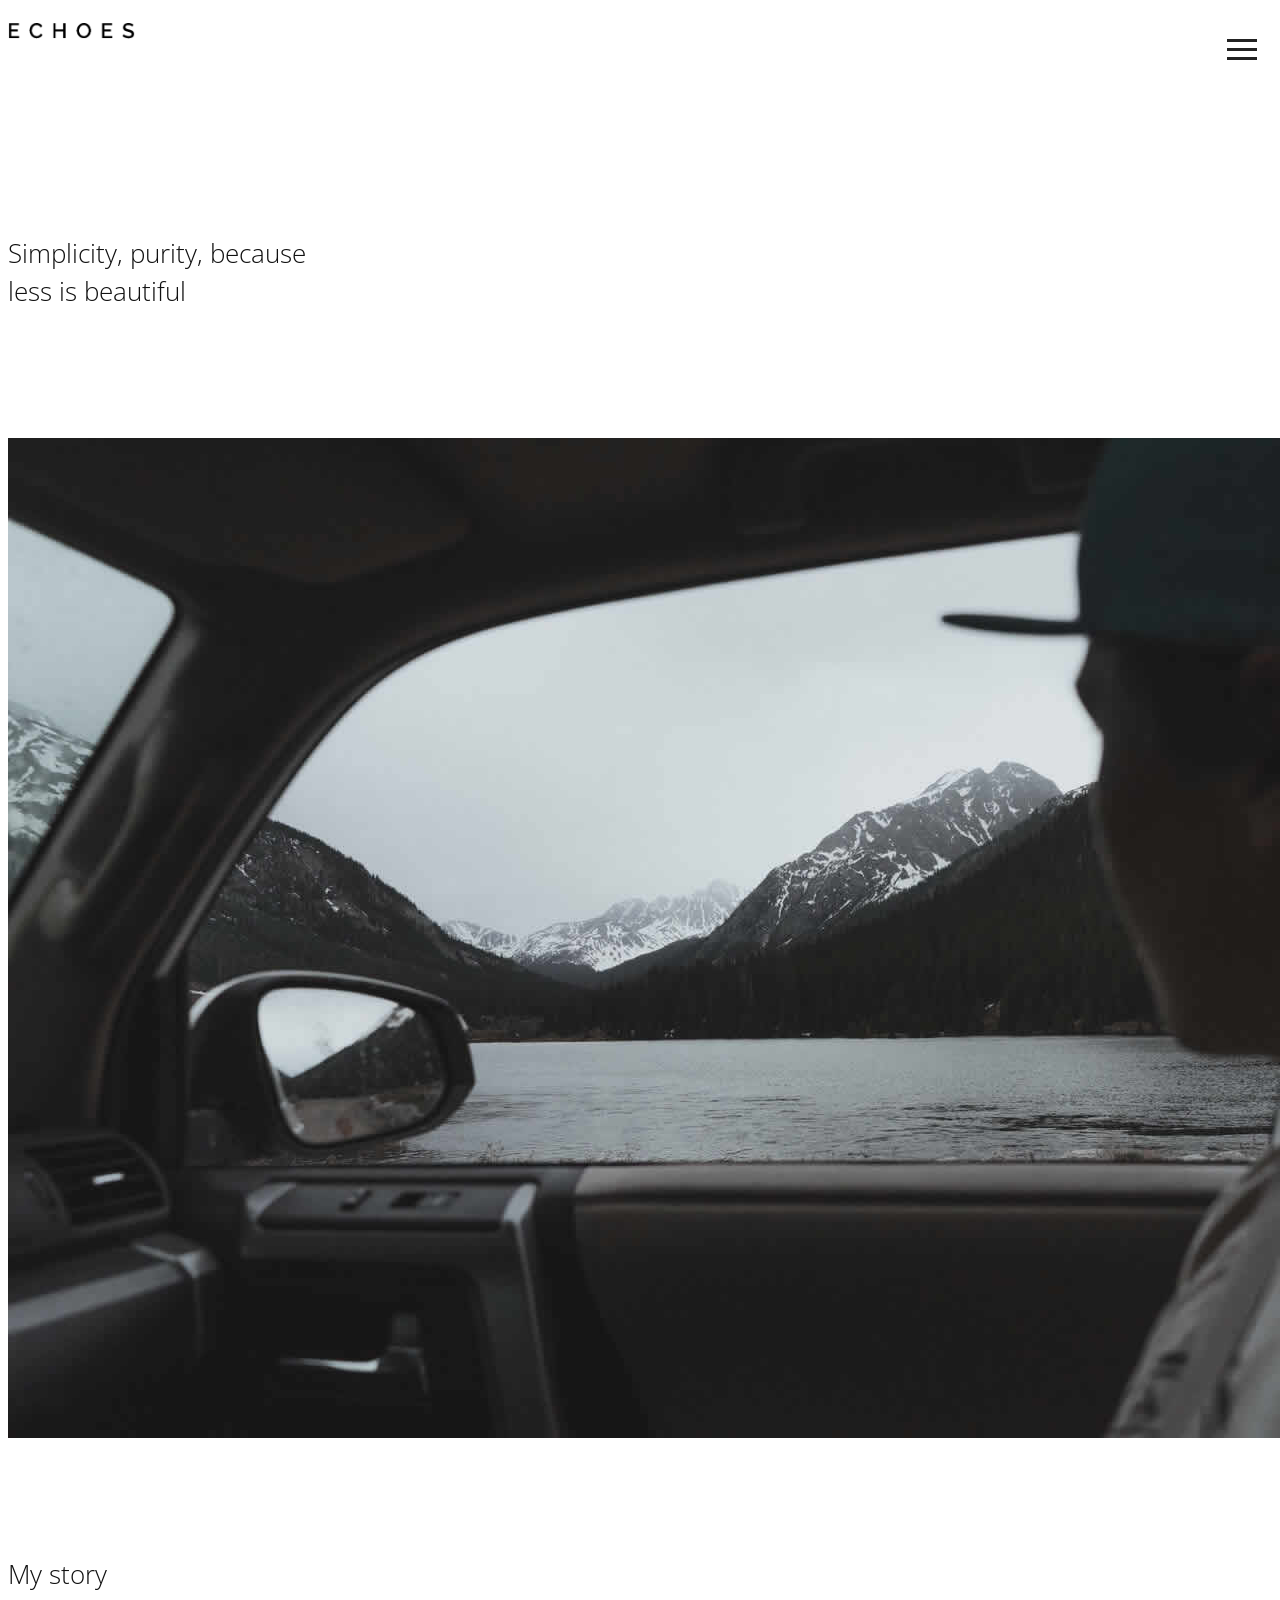
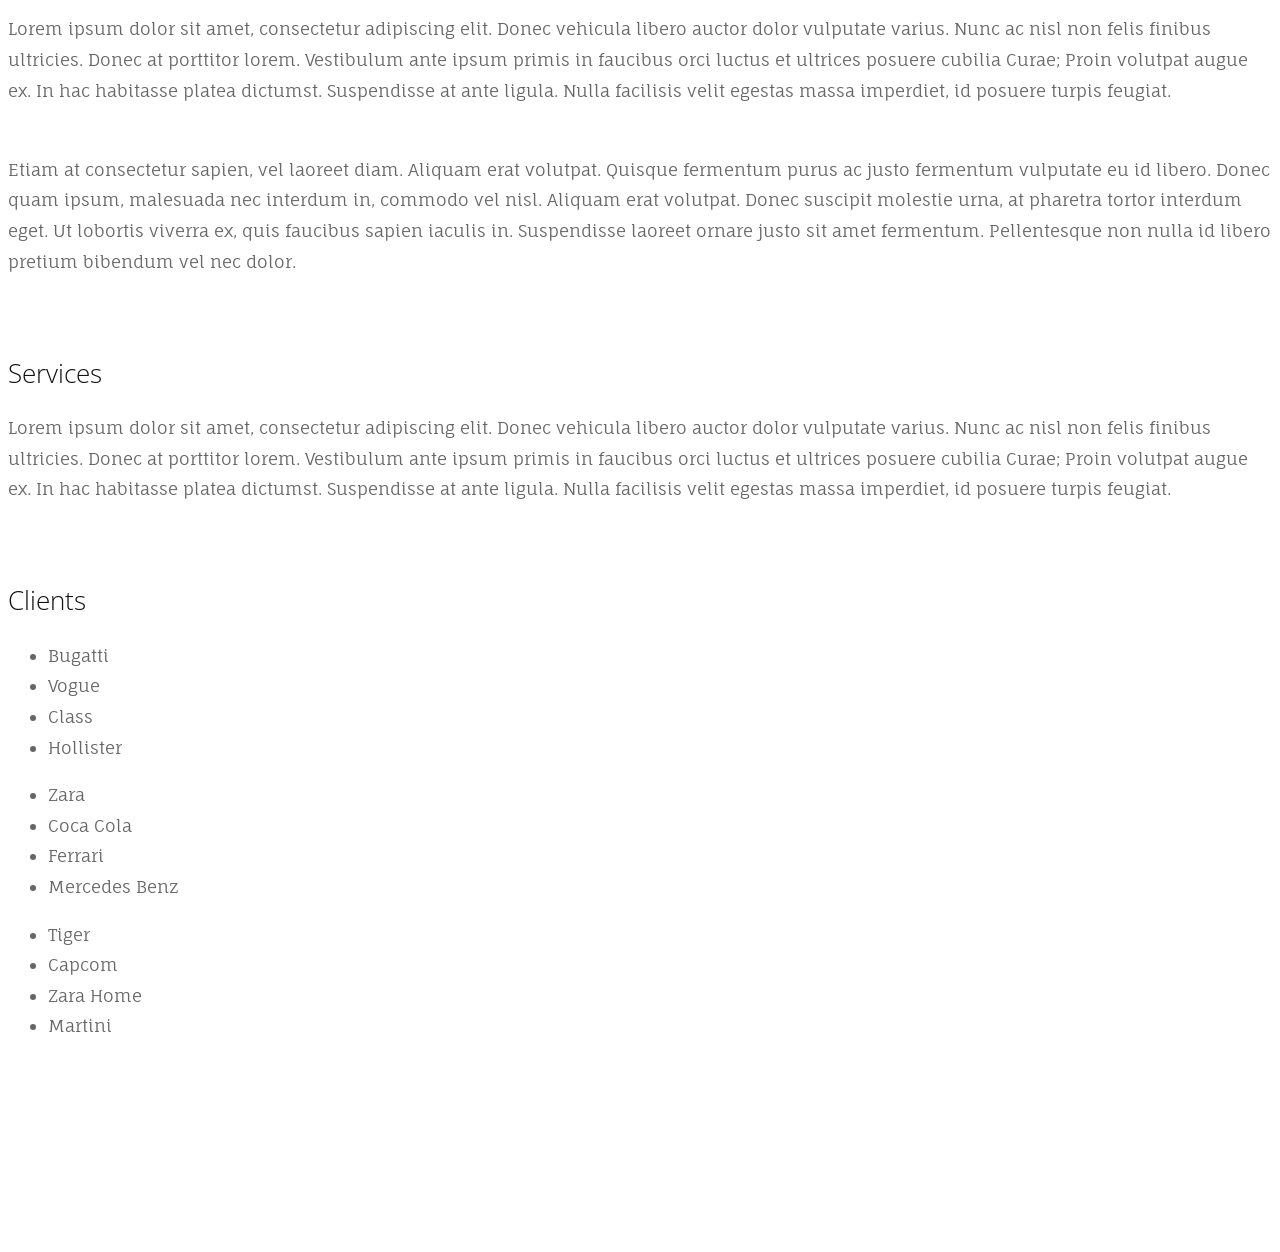
==== about.html @ 9b06ec52 "echoes_theme" ====
<!DOCTYPE html>
<html lang="en">
   <head>
      <meta charset="utf-8">
      <meta http-equiv="X-UA-Compatible" content="IE=edge">
      <meta name="viewport" content="width=device-width, initial-scale=1">
      <meta name="description" content="">
      <meta name="author" content="">
      <title>Echoes - Free HTML Bootstrap Template</title>
      <!-- Css -->
      <link href="css/bootstrap.css" rel="stylesheet">
      <link href="css/style.css" rel="stylesheet">
   </head>
   <body>
      <nav class="navbar navbar-default color-fill navbar-fixed-top">
         <div class="col-md-12">
            <div class="nav">
               <button class="btn-nav">
               <span class="icon-bar top"></span>
               <span class="icon-bar middle"></span>
               <span class="icon-bar bottom"></span>
               </button>
            </div>
            <a class="navbar-brand" href="index.html">
            <img class="logo" src="img/logo.png" alt="logo">
            </a>
            <div class="nav-content hideNav hidden">
               <ul class="nav-list vcenter">
                  <li class="nav-item"><a class="item-anchor" href="index.html">Home</a></li>
                  <li class="nav-item"><a class="item-anchor" href="about.html">About Me</a></li>
                  <li class="nav-item"><a class="item-anchor" href="portfolio.html">Portfolio</a></li>
                  <li class="nav-item"><a class="item-anchor" href="contact.html">Contact</a></li>
               </ul>
            </div>
         </div>
      </nav>
      <section id="about">
         <div class="container">
            <div class="row">
               <div class="col-md-12">
                  <h1>
                     Simplicity, purity, because
                     <br>
                     less is beautiful
                  </h1>
                  <br>
                  <img class="img-responsive margin-top-45" src="img/4.jpg" alt="me">
               </div>
            </div>
            <br>
            <div class="row margin-top-45">
               <div class="col-md-3">
                  <h2>My story</h2>
               </div>
               <div class="col-md-9">
                  <p>
                     Lorem ipsum dolor sit amet, consectetur adipiscing elit. Donec vehicula libero auctor dolor vulputate varius. Nunc ac nisl non felis finibus ultricies. Donec at porttitor lorem. Vestibulum ante ipsum primis in faucibus orci luctus et ultrices posuere cubilia Curae; Proin volutpat augue ex. In hac habitasse platea dictumst. Suspendisse at ante ligula. Nulla facilisis velit egestas massa imperdiet, id posuere turpis feugiat.
                  </p>
                  <br>
                  <p>  
                     Etiam at consectetur sapien, vel laoreet diam. Aliquam erat volutpat. Quisque fermentum purus ac justo fermentum vulputate eu id libero. Donec quam ipsum, malesuada nec interdum in, commodo vel nisl. Aliquam erat volutpat. Donec suscipit molestie urna, at pharetra tortor interdum eget. Ut lobortis viverra ex, quis faucibus sapien iaculis in. Suspendisse laoreet ornare justo sit amet fermentum. Pellentesque non nulla id libero pretium bibendum vel nec dolor. 
                  </p>
               </div>
            </div>
            <div class="row margin-top-45">
               <div class="col-md-3">
                  <h2>Services</h2>
               </div>
               <div class="col-md-9">
                  <p>
                     Lorem ipsum dolor sit amet, consectetur adipiscing elit. Donec vehicula libero auctor dolor vulputate varius. Nunc ac nisl non felis finibus ultricies. Donec at porttitor lorem. Vestibulum ante ipsum primis in faucibus orci luctus et ultrices posuere cubilia Curae; Proin volutpat augue ex. In hac habitasse platea dictumst. Suspendisse at ante ligula. Nulla facilisis velit egestas massa imperdiet, id posuere turpis feugiat.
                  </p>
               </div>
            </div>
            <div class="row margin-top-45">
               <div class="col-md-3">
                  <h2>Clients</h2>
               </div>
               <div class="col-md-9">
                  <div class="row">
                     <div class="col-md-4">
                        <ul class="list-unstyled">
                           <li>Bugatti</li>
                           <li>Vogue</li>
                           <li>Class</li>
                           <li>Hollister</li>
                        </ul>
                     </div>
                     <div class="col-md-4">
                        <ul class="list-unstyled">
                           <li>Zara</li>
                           <li>Coca Cola</li>
                           <li>Ferrari</li>
                           <li>Mercedes Benz</li>
                        </ul>
                     </div>
                     <div class="col-md-4">
                        <ul class="list-unstyled">
                           <li>Tiger</li>
                           <li>Capcom</li>
                           <li>Zara Home</li>
                           <li>Martini</li>
                        </ul>
                     </div>
                  </div>
               </div>
            </div>
         </div>
      </section>
      <!-- script -->
      <script src="js/jquery.js"></script>
      <script src="js/bootstrap.min.js"></script>
      <script src="js/modernizr.js"></script>
      <script src="js/script.js"></script>
   </body>
</html>
---- css/style.css ----
@import url(https://fonts.googleapis.com/css?family=Open+Sans:400,300);
@import 'https://fonts.googleapis.com/css?family=Fauna+One';

/*---------- Global Style ----------*/

body {
    color: #222;
    font-family: 'Fauna One', serif;
    font-size: 17px;
    line-height: 1.8!important;
}
html {
    overflow-x: hidden;
}
h1,
h2,
h3,
h4,
h5,
h6 {
    font-family: 'Open Sans', sans-serif;
    font-weight: 200;
    color: #111;
    line-height: 1.5em;
    margin-top: 0;
}
p {
    font-family: 'Fauna One', serif;
    font-weight: 300;
    margin-top: 1px;
}
p,
ul,
li {
    color: #666;
}
section {
    padding-top: 185px;
    padding-bottom: 185px;
}
.no-gutter {
    padding-right: 0;
    padding-left: 0;
}
a,
a:link {
    color: #666;
}
a:hover,
a:focus,
a:visited {
    color: #666;
    text-decoration: none;
}
.vcenter {
    position: relative;
    top: 50%;
    transform: translateY(-50%);
    -webkit-transform: translateY(-50%);
    -ms-transform: translateY(-50%);
}
.fill {
    height: 100vh;
}
.margin-top-05 {
    margin-top: 0.5em;
}
.margin-top-10 {
    margin-top: 1.0em;
}
.margin-top-15 {
    margin-top: 1.5em;
}
.margin-top-20 {
    margin-top: 2.0em;
}
.margin-top-25 {
    margin-top: 2.5em;
}
.margin-top-30 {
    margin-top: 3.0em;
}
.margin-top-35 {
    margin-top: 3.5em;
}
.margin-top-40 {
    margin-top: 4.0em;
}
.margin-top-45 {
    margin-top: 4.5em;
}

/*---------- Navbar ----------*/

.nav {
    position: relative;
    width: auto;
    display: inline-block;
    border: none;
    float: right;
    z-index: 99999;
}
.navbar-fixed-top {
    padding-top: 10px;
}
.navbar-brand {
    padding-top: 25px;
}
.navbar-brand > img {
    max-width: 127px;
    z-index: 9999;
}
@media (max-width: 768px) {
    .navbar-brand {
        padding-left: 0px;
    }
}
.navbar-default {
    background-color: transparent;
    border-color: transparent;
}
.navbar-default.color-fill {
    background-color: #fff;
    border-color: transparent;
}
.btn-nav {
    background: transparent;
    border: none;
    padding: 15px;
    -webkit-transition: all .5s ease;
    -moz-transition: all .5s ease;
    -ms-transition: all .5s ease;
    -o-transition: all .5s ease;
    transition: all .5s ease;
    cursor: pointer;
    z-index: 99999;
}
@media (max-width: 768px) {
    .btn-nav {
        padding: 15px 0;
    }
}
.btn-nav:focus {
    outline: 0;
}
.icon-bar {
    display: block;
    margin: 6px 0;
    width: 30px;
    height: 3px;
    background-color: #222;
}
.icon-bar.inverted {
    background-color: #fff;
}
@media (max-width: 992px) {
    .icon-bar.inverted {
        background-color: #222;
    }
}
.opaque {
    background-color: #fff!important;
}
.btn-nav:hover .icon-bar {
    -webkit-transition: all 1s ease;
    -moz-transition: all 1s ease;
    -ms-transition: all 1s ease;
    -o-transition: all 1s ease;
    transition: all 1s ease;
    background-color: #555;
}
.nav-content {
    position: fixed;
    top: -100%;
    bottom: 0;
    left: 0;
    right: 0;
    background-color: rgba(255, 255, 255, 1);
    display: block;
    height: 100%;
    z-index: 9;
}
.nav-list {
    list-style: none;
    padding: 0;
    position: relative;
}
.item-anchor {
    color: #fff;
    font-size: 30px;
    font-weight: 100;
    position: relative;
    text-decoration: none;
    padding: 10px;
}
.item-anchor:hover,
.item-anchor:focus {
    color: #ffffff;
    -webkit-transition: all 1s ease;
    -moz-transition: all 1s ease;
    -ms-transition: all 1s ease;
    -o-transition: all 1s ease;
    transition: all 1s ease;
}
.item-anchor:hover:after,
.item-anchor:focus:after {
    width: 100%;
    background: #f7f7f7;
    -webkit-transition: all 1s ease;
    -moz-transition: all 1s ease;
    -ms-transition: all 1s ease;
    -o-transition: all 1s ease;
    transition: all 1s ease;
}
.nav-item {
    font-family: 'Open Sans', sans-serif;
    margin: 10px auto;
    text-align: center;
    color: #222;
}
.nav-item a:link,
.nav-item a:hover,
.nav-item a:focus {
    color: #222;
}
.nav-item a:hover,
.nav-item a:focus {
    border-bottom: 2px solid #222;
}
.animated {
    display: block;
    margin: 0 auto;
}
.animated:hover .icon-bar,
.animated:focus .icon-bar {
    background-color: #fff;
}
.animated:focus {
    cursor: pointer;
    z-index: 9999;
}
.middle {
    margin: 0 auto;
}
.icon-bar {
    -webkit-transition: all .7s ease;
    -moz-transition: all .7s ease;
    -ms-transition: all .7s ease;
    -o-transition: all .7s ease;
    transition: all .7s ease;
    z-index: 999999;
}
.animated .icon-bar {
    z-index: 999999;
    background-color: #222!important;
}
.animated .top {
    -webkit-transform: translateY(7px) rotateZ(45deg);
    -moz-transform: translateY(7px) rotateZ(45deg);
    -ms-transform: translateY(7px) rotateZ(45deg);
    -o-transform: translateY(7px) rotateZ(45deg);
    transform: translateY(7px) rotateZ(45deg);
}
.animated .bottom {
    -webkit-transform: translateY(-11px) rotateZ(-45deg);
    -moz-transform: translateY(-11px) rotateZ(-45deg);
    -ms-transform: translateY(-11px) rotateZ(-45deg);
    -o-transform: translateY(-11px) rotateZ(-45deg);
    transform: translateY(-11px) rotateZ(-45deg);
}
.animated .middle {
    width: 0;
}
@keyframes showNav {
    from {
        top: -100%;
    }
    to {
        top: 0;
    }
}
@-webkit-keyframes showNav {
    from {
        top: -100%;
    }
    to {
        top: 0;
    }
}
@-moz-keyframes showNav {
    from {
        top: -100%;
    }
    to {
        top: 0;
    }
}
@-o-keyframes showNav {
    from {
        top: -100%;
    }
    to {
        top: 0;
    }
}
.showNav {
    -webkit-animation: showNav 1s ease forwards;
    -moz-animation: showNav 1s ease forwards;
    -o-animation: showNav 1s ease forwards;
    animation: showNav 1s ease forwards;
}
@keyframes hideNav {
    from {
        top: 0;
    }
    to {
        top: -100%;
    }
}
@-webkit-keyframes hideNav {
    from {
        top: 0;
    }
    to {
        top: -100%;
    }
}
@-moz-keyframes hideNav {
    from {
        top: 0;
    }
    to {
        top: -100%;
    }
}
@-o-keyframes hideNav {
    from {
        top: 0;
    }
    to {
        top: -100%;
    }
}
.hideNav {
    -webkit-animation: hideNav 1s ease forwards;
    -moz-animation: hideNav 1s ease forwards;
    -o-animation: hideNav 1s ease forwards;
    animation: hideNav 1s ease forwards;
}
.hidden {
    display: none;
}

/*---------- Menu Icon Animation ----------*/

.navbar-toggle * {
    -ms-transition: all 0.4s ease;
    -webkit-transition: all 0.4s ease;
    -moz-transition: all 0.4s ease;
    -o-transition: all 0.4s ease;
    transition: all 0.4s ease;
}
.navbar-toggle {
    border: medium none;
    border-radius: 0;
    color: #fff;
    cursor: pointer;
    height: 50px;
    padding: 16px;
    width: 50px;
    float: right;
    margin-top: 0px;
    margin-bottom: 0px;
}
.navbar-default .navbar-toggle:hover,
.navbar-default .navbar-toggle:focus {
    background-color: #fff;
}
.navbar-default .navbar-toggle,
.navbar-default .navbar-collapse,
.navbar-default .navbar-form {
    border-color: #fff;
}
.navbar-toggle span {
    width: 25px;
    height: 3px;
    margin-bottom: 5px;
    background-color: #222;
    display: block;
}
.navbar-toggle span.bar1 {
    -ms-transform: rotate(45deg);
    -webkit-transform: rotate(45deg);
    -moz-transform: rotate(45deg);
    -o-transform: rotate(45deg);
    transform: rotate(45deg);
    -ms-transform-origin: 1px 3px;
    -webkit-transform-origin: 1px 3px;
    -moz-transform-origin: 1px 3px;
    -o-transform-origin: 1px 3px;
    transform-origin: 1px 3px;
    width: 31px;
}
.navbar-toggle span.bar2 {
    -ms-transform: rotate(-360deg) scale(0);
    -webkit-transform: rotate(-360deg) scale(0);
    -moz-transform: rotate(-360deg) scale(0);
    -o-transform: rotate(-360deg) scale(0);
    transform: rotate(-360deg) scale(0);
}
.navbar-toggle span.bar3 {
    -ms-transform: rotate(-45deg);
    -webkit-transform: rotate(-45deg);
    transform: rotate(-45deg);
    -ms-transform-origin: 8px 2px;
    -webkit-transform-origin: 8px 2px;
    transform-origin: 8px 2px;
    width: 31px;
}
.navbar-toggle.collapsed span.bar1,
.navbar-toggle.collapsed span.bar2,
.navbar-toggle.collapsed span.bar3,
.navbar-toggle.collapsed span.bar4 {
    -ms-transform: none;
    -webkit-transform: none;
    transform: none;
    width: 30px;
}

/*---------- Header ----------*/

#header {
    height: 50%;
    margin: 0 auto;
    position: relative;
    color: #fff;
    text-align: center;
    background-size: cover;
}
#headslide {
    position: relative;
}
#headslide .img-responsive,
#headslide .thumbnail > img,
#headslide .thumbnail a > img,
#headslide .carousel-inner > .item > img,
#headslide .carousel-inner > .item > a > img {
    height: 100vh;
    max-width: none;
    object-fit: cover;
    width: 100%;
}
#header h1,
#header p {
    color: #fff;
}
#header h1 {
    font-size: 3.5em;
}
#header p {
    font-size: 1.5em;
}

/*---------- Portfolio ----------*/

#portfolio {
    padding-top: 185px;
}
.background-image-holder {
    background-attachment: scroll;
    background-clip: border-box;
    background-origin: padding-box;
    background-position: 50% 50% !important;
    background-repeat: repeat;
    background-size: cover !important;
    height: 100%;
    left: 0;
    top: 0;
    transition: all 0.3s ease 0s;
    width: 100%;
    z-index: 1;
}
.background-image {
    height: 100%;
    width: 100%;
    object-fit: cover;
}
.square-thumbs li {
    height: 285px;
}
.lightbox-grid li {
    padding: 8px;
    float: left;
    opacity: 1;
    transition: all 0.3s ease 0s;
}
@media (max-width: 992px) {
    .lightbox-grid li  {
        padding: 8px 0;
    }
}
.lightbox-grid,
.lightbox-grid ul,
.lightbox-grid li {
    overflow: hidden;
    position: relative;
}
.portfolio-sorting {
    padding-left: 15px;
    font-family: 'Open Sans', sans-serif;
}
.portfolio-sorting li a:hover,
.portfolio-sorting li a.active {
    border-bottom: 2px solid #222;
}
.portfolio-item {
    margin-bottom: 30px;
}
.item {
    height: 100vh;
}
.item img {
    width: 100%;
    height: 100vh!important;
    object-fit: cover;
}
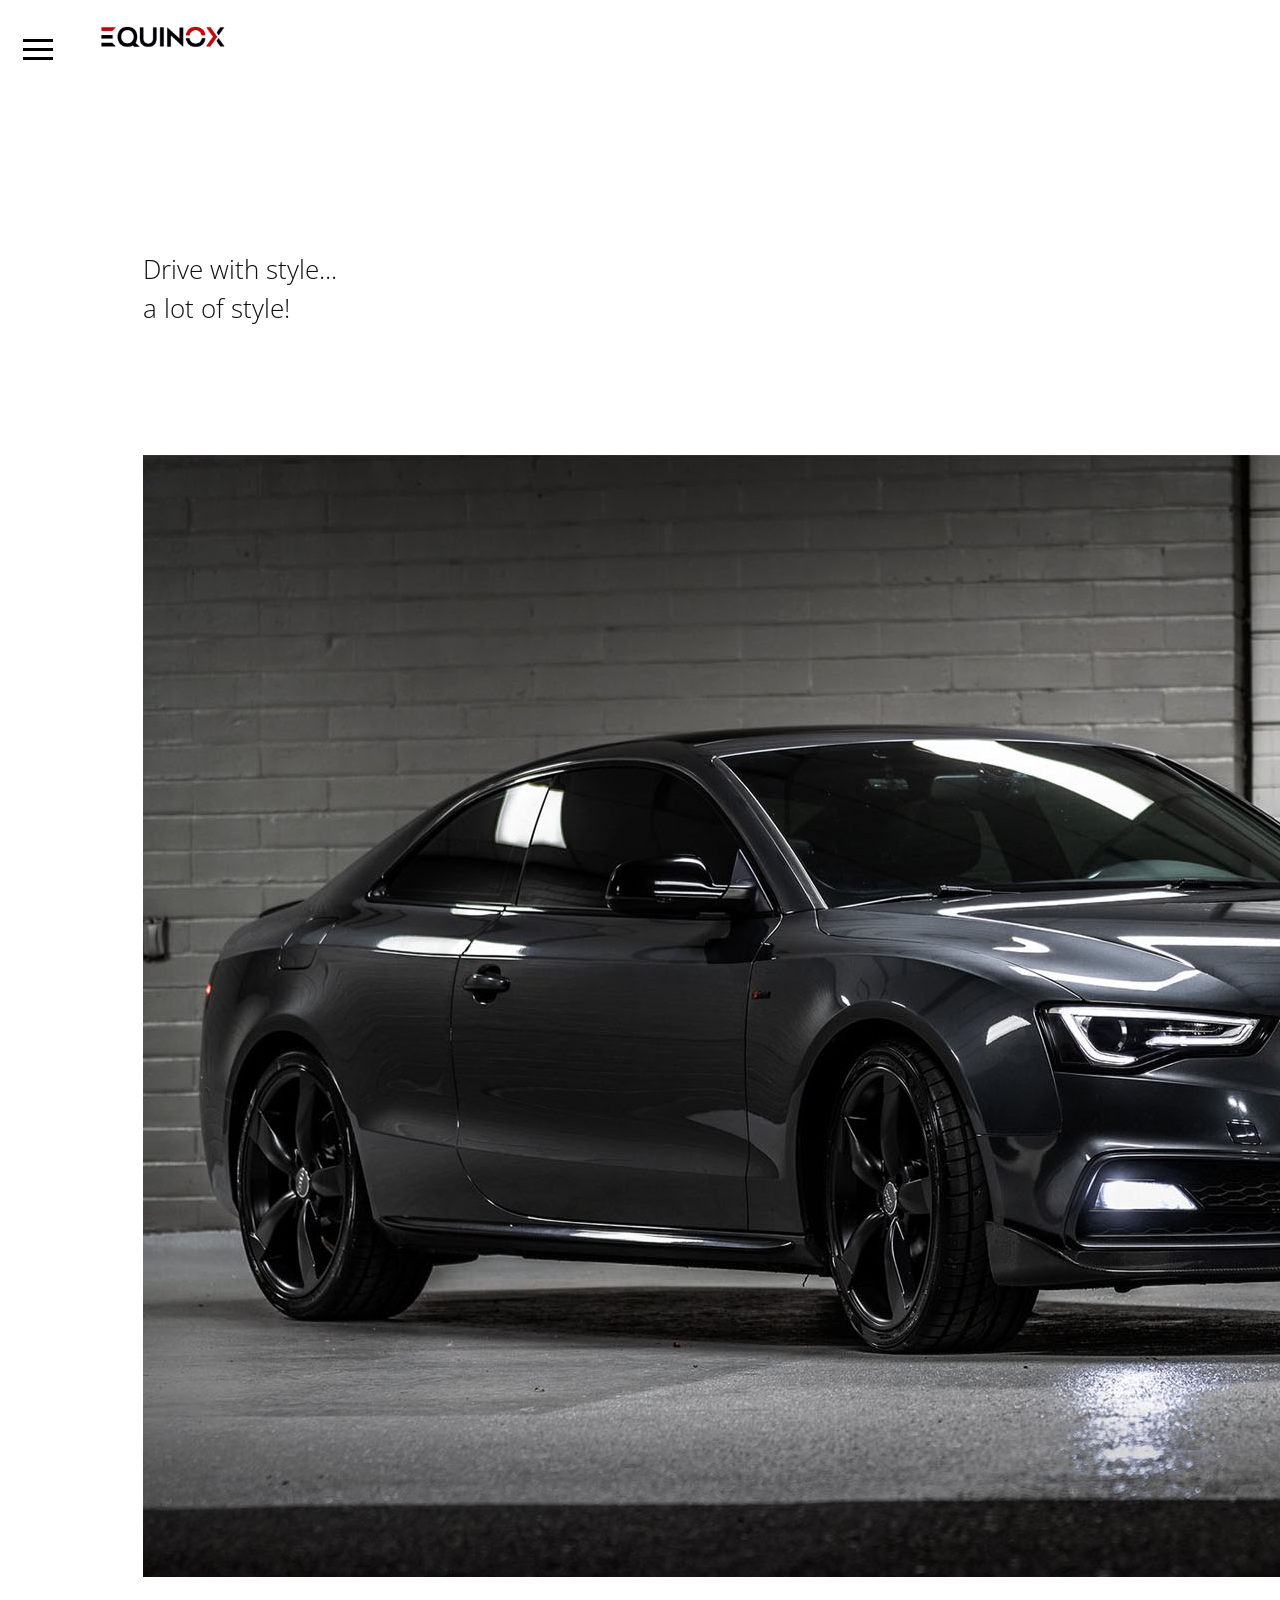
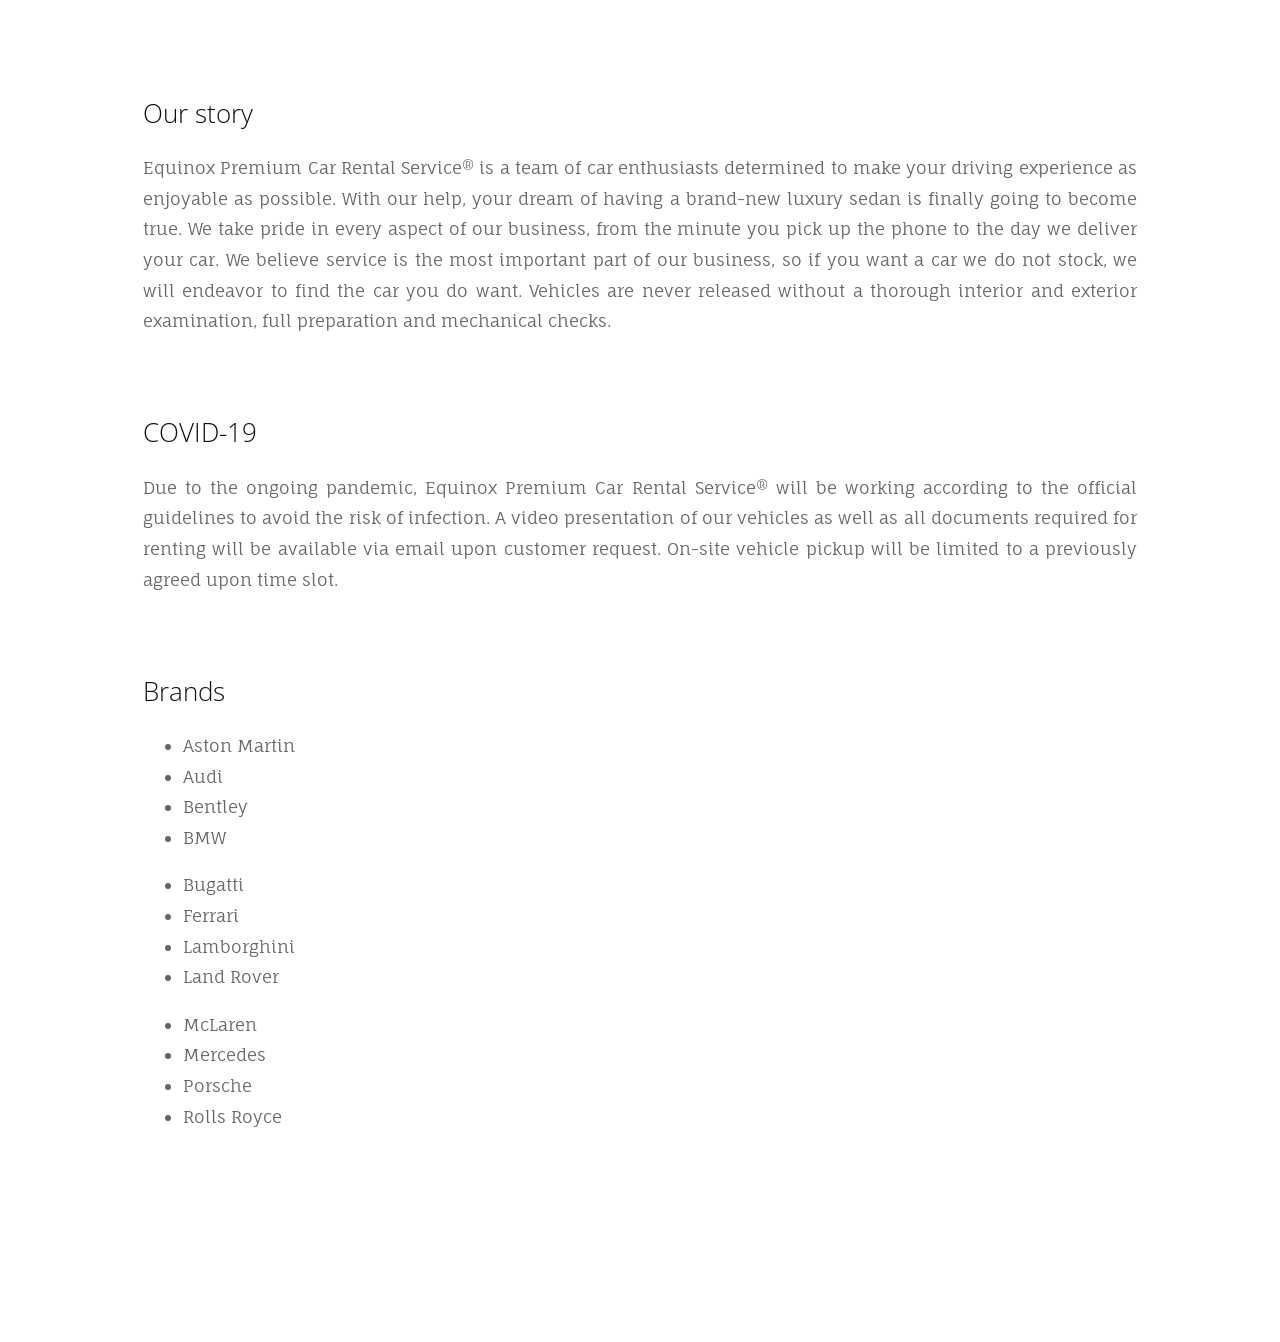
==== commit 9a28fc9c: "final" ====
--- a/about.html
+++ b/about.html
@@ -27,7 +27,7 @@
             <div class="nav-content hideNav hidden">
                <ul class="nav-list vcenter">
                   <li class="nav-item"><a class="item-anchor" href="index.html">Home</a></li>
-                  <li class="nav-item"><a class="item-anchor" href="about.html">About Me</a></li>
+                  <li class="nav-item"><a class="item-anchor" href="about.html">About Us</a></li>
                   <li class="nav-item"><a class="item-anchor" href="portfolio.html">Portfolio</a></li>
                   <li class="nav-item"><a class="item-anchor" href="contact.html">Contact</a></li>
                </ul>
@@ -39,9 +39,7 @@
             <div class="row">
                <div class="col-md-12">
                   <h1>
-                     Simplicity, purity, because
-                     <br>
-                     less is beautiful
+                     Drive with style... <br> a lot of style!
                   </h1>
                   <br>
                   <img class="img-responsive margin-top-45" src="img/4.jpg" alt="me">
@@ -50,56 +48,52 @@
             <br>
             <div class="row margin-top-45">
                <div class="col-md-3">
-                  <h2>My story</h2>
+                  <h2>Our story</h2>
                </div>
                <div class="col-md-9">
                   <p>
-                     Lorem ipsum dolor sit amet, consectetur adipiscing elit. Donec vehicula libero auctor dolor vulputate varius. Nunc ac nisl non felis finibus ultricies. Donec at porttitor lorem. Vestibulum ante ipsum primis in faucibus orci luctus et ultrices posuere cubilia Curae; Proin volutpat augue ex. In hac habitasse platea dictumst. Suspendisse at ante ligula. Nulla facilisis velit egestas massa imperdiet, id posuere turpis feugiat.
-                  </p>
-                  <br>
-                  <p>  
-                     Etiam at consectetur sapien, vel laoreet diam. Aliquam erat volutpat. Quisque fermentum purus ac justo fermentum vulputate eu id libero. Donec quam ipsum, malesuada nec interdum in, commodo vel nisl. Aliquam erat volutpat. Donec suscipit molestie urna, at pharetra tortor interdum eget. Ut lobortis viverra ex, quis faucibus sapien iaculis in. Suspendisse laoreet ornare justo sit amet fermentum. Pellentesque non nulla id libero pretium bibendum vel nec dolor. 
+                     Equinox Premium Car Rental Service&reg; is a team of car enthusiasts determined to make your driving experience as enjoyable as possible. With our help, your dream of having a brand-new luxury sedan is finally going to become true. We take pride in every aspect of our business, from the minute you pick up the phone to the day we deliver your car. We believe service is the most important part of our business, so if you want a car we do not stock, we will endeavor to find the car you do want. Vehicles are never released without a thorough interior and exterior examination, full preparation and mechanical checks.
                   </p>
                </div>
             </div>
             <div class="row margin-top-45">
                <div class="col-md-3">
-                  <h2>Services</h2>
+                  <h2>COVID-19</h2>
                </div>
                <div class="col-md-9">
                   <p>
-                     Lorem ipsum dolor sit amet, consectetur adipiscing elit. Donec vehicula libero auctor dolor vulputate varius. Nunc ac nisl non felis finibus ultricies. Donec at porttitor lorem. Vestibulum ante ipsum primis in faucibus orci luctus et ultrices posuere cubilia Curae; Proin volutpat augue ex. In hac habitasse platea dictumst. Suspendisse at ante ligula. Nulla facilisis velit egestas massa imperdiet, id posuere turpis feugiat.
+                     Due to the ongoing pandemic, Equinox Premium Car Rental Service&reg; will be working according to the official guidelines to avoid the risk of infection. A video presentation of our vehicles as well as all documents required for renting will be available via email upon customer request. On-site vehicle pickup will be limited to a previously agreed upon time slot.
                   </p>
                </div>
             </div>
             <div class="row margin-top-45">
                <div class="col-md-3">
-                  <h2>Clients</h2>
+                  <h2>Brands</h2>
                </div>
                <div class="col-md-9">
                   <div class="row">
                      <div class="col-md-4">
                         <ul class="list-unstyled">
-                           <li>Bugatti</li>
-                           <li>Vogue</li>
-                           <li>Class</li>
-                           <li>Hollister</li>
+                           <li>Aston Martin</li>
+                           <li>Audi</li>
+                           <li>Bentley</li>
+                           <li>BMW</li>
                         </ul>
                      </div>
                      <div class="col-md-4">
                         <ul class="list-unstyled">
-                           <li>Zara</li>
-                           <li>Coca Cola</li>
+                           <li>Bugatti</li>
                            <li>Ferrari</li>
-                           <li>Mercedes Benz</li>
+                           <li>Lamborghini</li>
+                           <li>Land Rover</li>
                         </ul>
                      </div>
                      <div class="col-md-4">
                         <ul class="list-unstyled">
-                           <li>Tiger</li>
-                           <li>Capcom</li>
-                           <li>Zara Home</li>
-                           <li>Martini</li>
+                           <li>McLaren</li>
+                           <li>Mercedes</li>
+                           <li>Porsche</li>
+                           <li>Rolls Royce</li>
                         </ul>
                      </div>
                   </div>
--- a/css/style.css
+++ b/css/style.css
@@ -38,6 +38,9 @@
     padding-top: 185px;
     padding-bottom: 185px;
 }
+.container{
+    padding: 0px 135px;
+}
 .no-gutter {
     padding-right: 0;
     padding-left: 0;
@@ -54,7 +57,7 @@
 }
 .vcenter {
     position: relative;
-    top: 50%;
+    top: 40%;
     transform: translateY(-50%);
     -webkit-transform: translateY(-50%);
     -ms-transform: translateY(-50%);
@@ -91,28 +94,28 @@
 }
 
 /*---------- Navbar ----------*/
-
 .nav {
     position: relative;
     width: auto;
     display: inline-block;
     border: none;
-    float: right;
-    z-index: 99999;
+    float: left;
+    z-index: 9999;
+    margin-right: 20px;
 }
 .navbar-fixed-top {
     padding-top: 10px;
 }
 .navbar-brand {
-    padding-top: 25px;
+    padding-top: 13px;
 }
 .navbar-brand > img {
-    max-width: 127px;
+    max-width: 150px;
     z-index: 9999;
 }
 @media (max-width: 768px) {
     .navbar-brand {
-        padding-left: 0px;
+        padding-left: 0;
     }
 }
 .navbar-default {
@@ -133,7 +136,7 @@
     -o-transition: all .5s ease;
     transition: all .5s ease;
     cursor: pointer;
-    z-index: 99999;
+    z-index: 9999;
 }
 @media (max-width: 768px) {
     .btn-nav {
@@ -150,8 +153,8 @@
     height: 3px;
     background-color: #222;
 }
-.icon-bar.inverted {
-    background-color: #fff;
+.icon-bar{
+    background-color: #000;
 }
 @media (max-width: 992px) {
     .icon-bar.inverted {
@@ -170,15 +173,18 @@
     background-color: #555;
 }
 .nav-content {
+    min-width:130px;
+    width:15%;
+    float:right;
     position: fixed;
     top: -100%;
     bottom: 0;
     left: 0;
     right: 0;
-    background-color: rgba(255, 255, 255, 1);
+    background-color: transparent;
     display: block;
     height: 100%;
-    z-index: 9;
+    z-index: -9;
 }
 .nav-list {
     list-style: none;
@@ -186,8 +192,8 @@
     position: relative;
 }
 .item-anchor {
-    color: #fff;
-    font-size: 30px;
+    color: #000;
+    font-size: 25px;
     font-weight: 100;
     position: relative;
     text-decoration: none;
@@ -214,18 +220,18 @@
 }
 .nav-item {
     font-family: 'Open Sans', sans-serif;
-    margin: 10px auto;
+    margin: 20px auto;
     text-align: center;
     color: #222;
 }
 .nav-item a:link,
 .nav-item a:hover,
 .nav-item a:focus {
-    color: #222;
+    color: #000;
 }
 .nav-item a:hover,
 .nav-item a:focus {
-    border-bottom: 2px solid #222;
+    border-bottom: 1px solid #c00;
 }
 .animated {
     display: block;
@@ -248,10 +254,10 @@
     -ms-transition: all .7s ease;
     -o-transition: all .7s ease;
     transition: all .7s ease;
-    z-index: 999999;
+    z-index: 99999;
 }
 .animated .icon-bar {
-    z-index: 999999;
+    z-index: 99999;
     background-color: #222!important;
 }
 .animated .top {
@@ -509,9 +515,11 @@
     padding-left: 15px;
     font-family: 'Open Sans', sans-serif;
 }
-.portfolio-sorting li a:hover,
-.portfolio-sorting li a.active {
+.portfolio-sorting li a.active{
     border-bottom: 2px solid #222;
+}
+.portfolio-sorting li a:hover {
+    border-bottom: 2px solid #c00;
 }
 .portfolio-item {
     margin-bottom: 30px;
@@ -523,4 +531,12 @@
     width: 100%;
     height: 100vh!important;
     object-fit: cover;
+}
+.col-md-9{
+    text-align: justify;
+}
+.logo2{
+    position:relative;
+    top:40%;
+    max-width:60%;
 }
